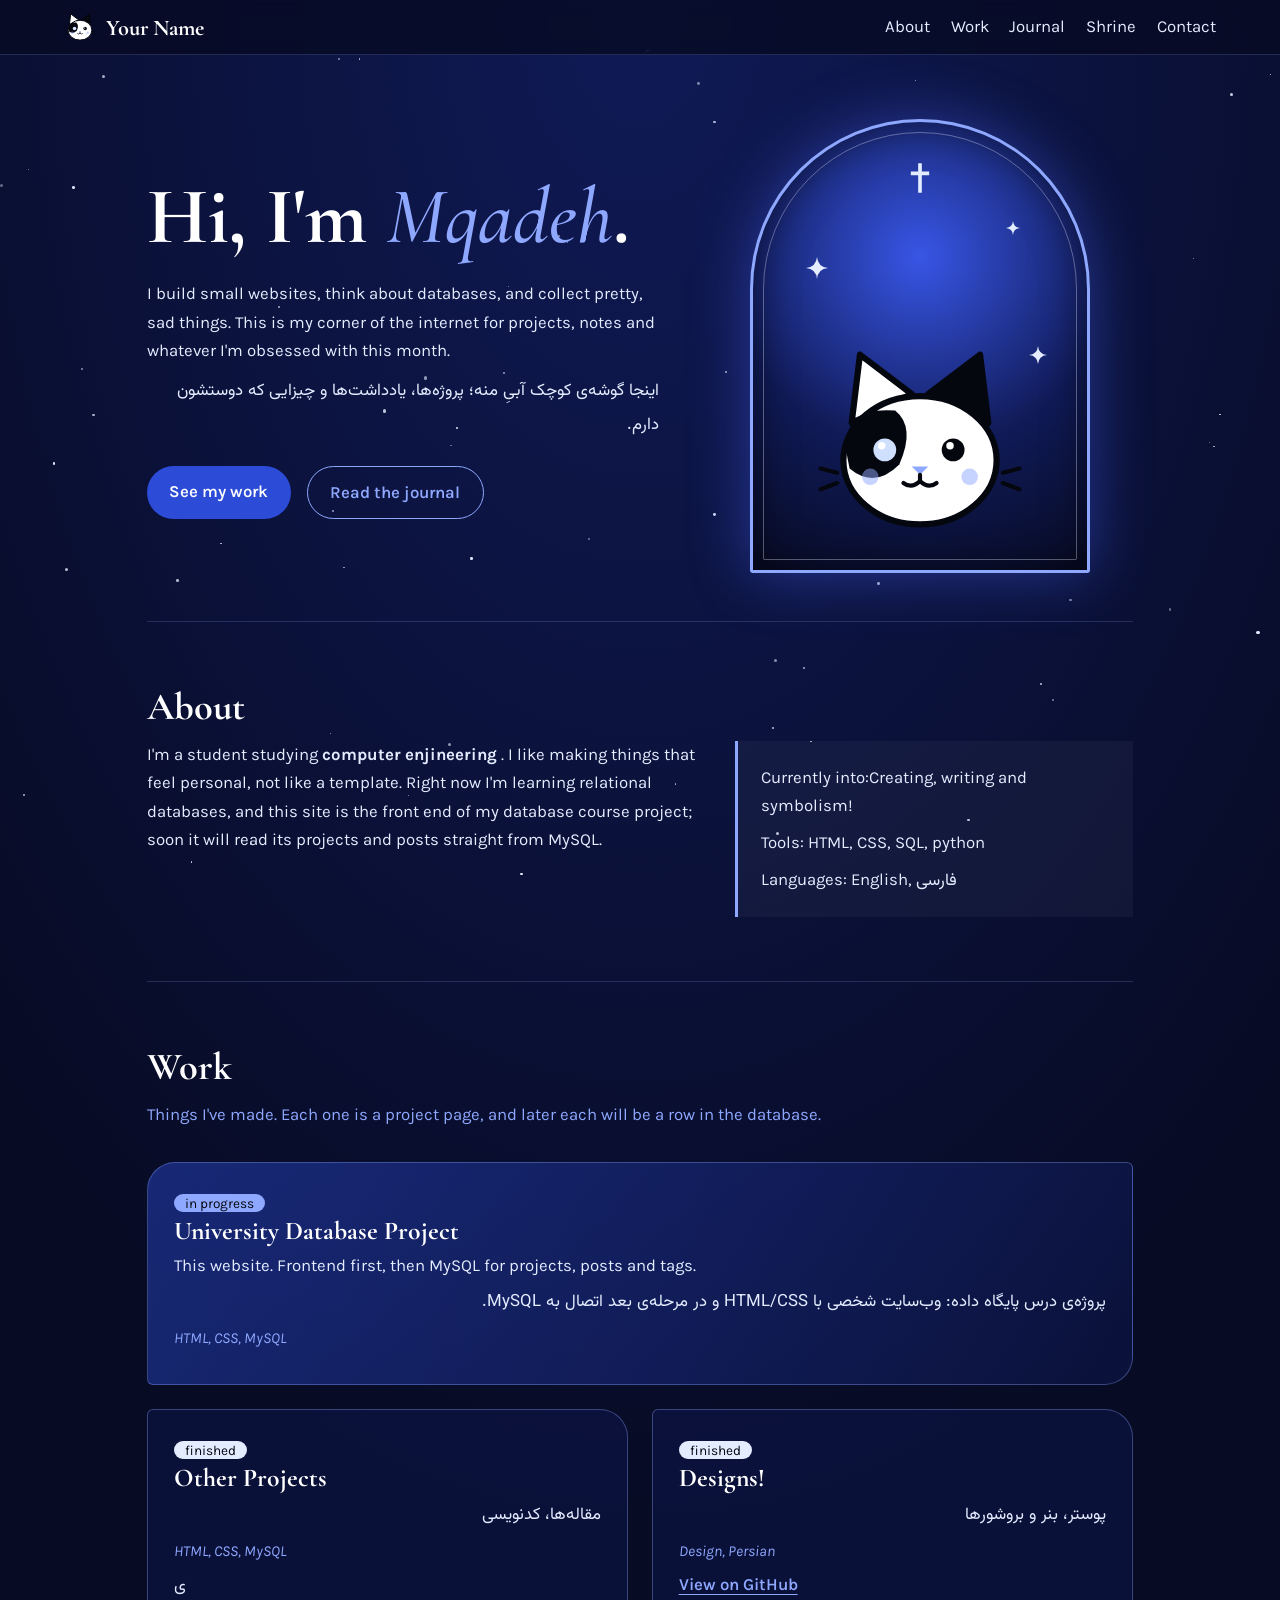
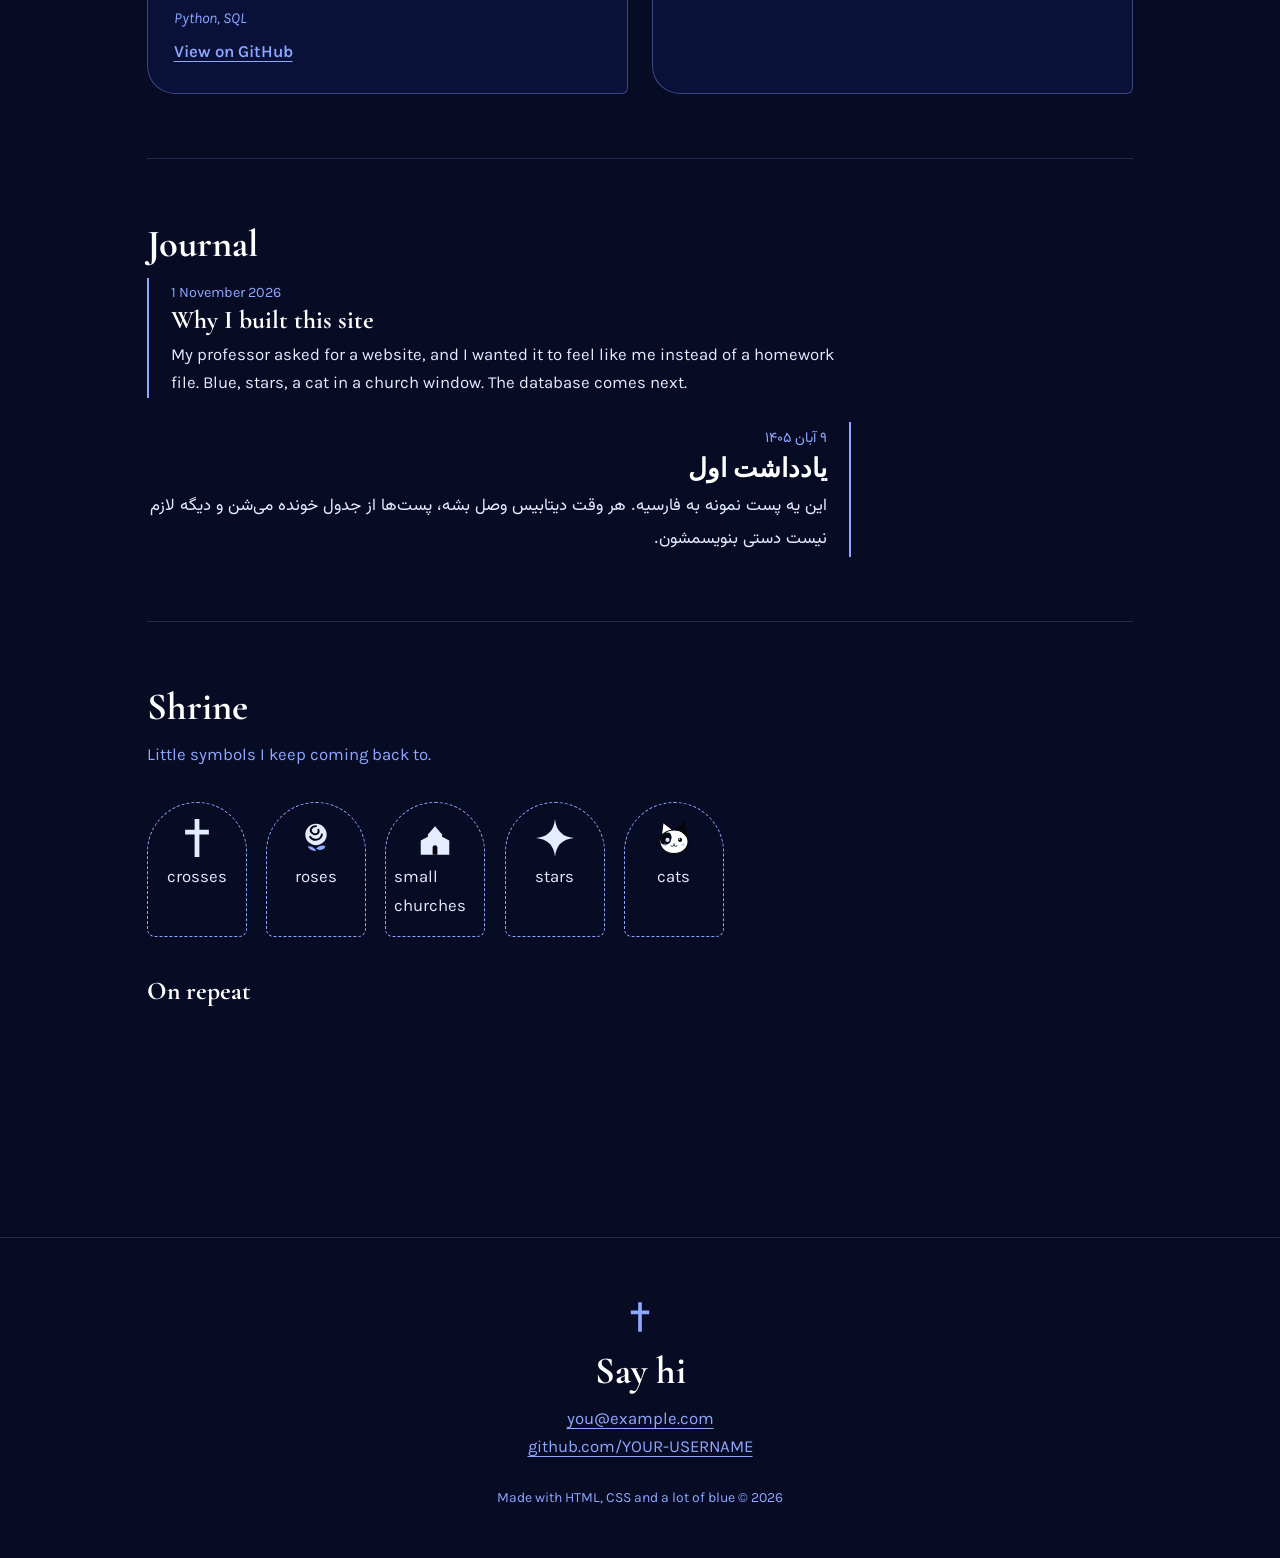
==== index.html @ 1dc96152 "Add files via upload" ====
<!DOCTYPE html>
<html lang="en">
<head>
<meta charset="UTF-8">
<meta name="viewport" content="width=device-width, initial-scale=1">
<title>Mqadeh – little blue corner of the internet</title>
<link rel="preconnect" href="https://fonts.googleapis.com">
<link rel="preconnect" href="https://fonts.gstatic.com" crossorigin>
<link href="https://fonts.googleapis.com/css2?family=Cormorant+Garamond:ital,wght@0,500;0,700;1,500&family=Karla:wght@400;600&family=Vazirmatn:wght@400;600&display=swap" rel="stylesheet">
<link rel="stylesheet" href="style.css">
</head>
<body>

<!-- reusable icons -->
<svg width="0" height="0" style="position:absolute" aria-hidden="true">
  <symbol id="spark" viewBox="0 0 24 24"><path d="M12 0Q13 11 24 12Q13 13 12 24Q11 13 0 12Q11 11 12 0Z"/></symbol>
  <symbol id="cross" viewBox="0 0 24 32"><path d="M10 0h4v9h8v4h-8v19h-4V13H2V9h8z"/></symbol>
  <symbol id="rose" viewBox="0 0 32 32"><circle cx="16" cy="13" r="9" fill="currentColor"/><path d="M16 6c-4 0-6 4-3 6s6 0 5-3M11 15c3 4 9 3 10-2" fill="none" stroke="#05070f" stroke-width="1.6" stroke-linecap="round"/><path d="M16 22v9M16 27c-4 0-6-2-7-4 3 0 6 1 7 4zM16 25c3-3 6-3 8-2-1 3-4 4-8 2z" fill="#8fa8ff"/></symbol>
  <symbol id="church" viewBox="0 0 32 32"><path d="M16 1v5M14 3h4M16 6l-6 7v17h12V13zM4 18l6-3v15H4zM28 18l-6-3v15h6z" fill="currentColor"/><path d="M14 30v-6a2 2 0 014 0v6z" fill="#05070f"/></symbol>
  <symbol id="cat" viewBox="0 0 100 100">
    <path d="M17 42L21 9l25 19z" fill="#fff" stroke="#05070f" stroke-width="3" stroke-linejoin="round"/>
    <path d="M83 42L79 9 54 28z" fill="#05070f" stroke="#05070f" stroke-width="3" stroke-linejoin="round"/>
    <ellipse cx="50" cy="60" rx="37" ry="31" fill="#fff" stroke="#05070f" stroke-width="3"/>
    <path d="M14 54Q14 34 38 36Q48 44 40 62Q28 74 16 64Z" fill="#05070f"/>
    <circle cx="33" cy="55" r="5.5" fill="#cfe0ff"/><circle cx="31.5" cy="53" r="1.8" fill="#fff"/>
    <circle cx="66" cy="55" r="5.5" fill="#05070f"/><circle cx="64.5" cy="53" r="1.8" fill="#fff"/>
    <path d="M46 63l4 4 4-4z" fill="#8fa8ff"/><path d="M50 67v3M50 70q-4 4-8 1M50 70q4 4 8 1" fill="none" stroke="#05070f" stroke-width="2" stroke-linecap="round"/>
    <circle cx="26" cy="68" r="4" fill="#8fa8ff" opacity=".5"/><circle cx="74" cy="68" r="4" fill="#8fa8ff" opacity=".5"/>
    <path d="M10 66l-8-2M10 71l-8 3M90 66l8-2M90 71l8 3" stroke="#05070f" stroke-width="2" stroke-linecap="round"/>
  </symbol>
</svg>

<div id="sky" aria-hidden="true"></div>

<header class="nav">
  <a class="brand" href="#top" aria-label="Home"><svg class="ic"><use href="#cat"/></svg><span>Your Name</span></a>
  <nav>
    <a href="#about">About</a>
    <a href="#work">Work</a>
    <a href="#journal">Journal</a>
    <a href="#shrine">Shrine</a>
    <a href="#contact">Contact</a>
  </nav>
</header>

<main id="top">

  <!-- HERO -->
  <section class="hero">
    <div class="hero-text">
      <h1>Hi, I'm <em>Mqadeh</em>.</h1>
      <p class="lead">I build small websites, think about databases, and collect pretty, sad things. This is my corner of the internet for projects, notes and whatever I'm obsessed with this month.</p>
      <p class="fa" lang="fa" dir="rtl">اینجا گوشه‌ی کوچک آبیِ منه؛ پروژه‌ها، یادداشت‌ها و چیزایی که دوستشون دارم.</p>
      <div class="btns">
        <a class="btn" href="#work">See my work</a>
        <a class="btn ghost" href="#journal">Read the journal</a>
      </div>
    </div>

    <div class="arch" role="img" aria-label="A white and black cat inside a church window under stars">
      <svg class="spark s1"><use href="#spark"/></svg>
      <svg class="spark s2"><use href="#spark"/></svg>
      <svg class="spark s3"><use href="#spark"/></svg>
      <svg class="cross-top"><use href="#cross"/></svg>
      <svg class="cat-big"><use href="#cat"/></svg>
    </div>
  </section>

  <!-- ABOUT -->
  <section id="about" class="block">
    <h2>About</h2>
    <div class="about-grid">
      <p>I'm a student studying <strong>computer enjineering </strong>. I like making things that feel personal, not like a template. Right now I'm learning relational databases, and this site is the front end of my database course project; soon it will read its projects and posts straight from MySQL.</p>
      <ul class="facts">
        <li>Currently into:Creating, writing and symbolism!</li>
        <li>Tools: HTML, CSS, SQL, python</li>
        <li>Languages: English, فارسی</li>
      </ul>
    </div>
  </section>

  <!-- WORK -->
  <section id="work" class="block">
    <h2>Work</h2>
    <p class="sub">Things I've made. Each one is a project page, and later each will be a row in the database.</p>

    <!-- When MySQL is ready: generate these <article> blocks in a loop from the `projects` table. -->
    <div class="work">
      <article class="piece big" data-id="1">
        <span class="status">in progress</span>
        <h3>University Database Project</h3>
        <p>This website. Frontend first, then MySQL for projects, posts and tags.</p>
        <p class="fa" lang="fa" dir="rtl">پروژه‌ی درس پایگاه داده: وب‌سایت شخصی با HTML/CSS و در مرحله‌ی بعد اتصال به MySQL.</p>
        <p class="tags">HTML, CSS, MySQL</p>
      </article>

      <article class="piece" data-id="2">
        <span class="status done">finished</span>
        <h3>Other Projects</h3>
        <p class="fa" lang="fa" dir="rtl">مقاله‌ها، کدنویسی</p>
        <p class="tags">HTML, CSS, MySQL</p>
        <p>ی</p>
        <p class="tags">Python, SQL</p>
        <a href="#" class="more">View on GitHub</a>
      </article>

      <article class="piece" data-id="3">
        <span class="status done">finished</span>
        <h3>Designs!</h3>
        <p class="fa" lang="fa" dir="rtl">پوستر، بنر و بروشورها
        <p class="tags">Design, Persian</p>
        <a href="#" class="more">View on GitHub</a>
      </article>
    </div>
  </section>

  <!-- JOURNAL -->
  <section id="journal" class="block">
    <h2>Journal</h2>
    <div class="posts">
      <article class="post">
        <time datetime="2026-11-01">1 November 2026</time>
        <h3>Why I built this site</h3>
        <p>My professor asked for a website, and I wanted it to feel like me instead of a homework file. Blue, stars, a cat in a church window. The database comes next.</p>
      </article>
      <article class="post" lang="fa" dir="rtl">
        <time datetime="2026-10-30">۹ آبان ۱۴۰۵</time>
        <h3>یادداشت اول</h3>
        <p>این یه پست نمونه به فارسیه. هر وقت دیتابیس وصل بشه، پست‌ها از جدول خونده می‌شن و دیگه لازم نیست دستی بنویسمشون.</p>
      </article>
    </div>
  </section>

  <!-- SHRINE -->
  <section id="shrine" class="block shrine">
    <h2>Shrine</h2>
    <p class="sub">Little symbols I keep coming back to.</p>
    <ul class="icons">
      <li><svg><use href="#cross"/></svg><span>crosses</span></li>
      <li><svg><use href="#rose"/></svg><span>roses</span></li>
      <li><svg><use href="#church"/></svg><span>small churches</span></li>
      <li><svg><use href="#spark"/></svg><span>stars</span></li>
      <li><svg><use href="#cat"/></svg><span>cats</span></li>
    </ul>

    <div class="player">
      <h3>On repeat</h3>
      <!-- Spotify: open the song > Share > Embed > copy the iframe src and paste it below -->
      <iframe style="border-radius:12px" src="https://open.spotify.com/embed/track/YOUR_TRACK_ID" width="100%" height="152" frameborder="0" allow="encrypted-media" loading="lazy" title="Song on repeat"></iframe>
      <!-- Or use a local file instead: <audio controls src="media/song.mp3"></audio> -->
    </div>
  </section>

</main>

<footer id="contact" class="foot">
  <svg class="cross"><use href="#cross"/></svg>
  <h2>Say hi</h2>
  <p><a href="mailto:you@example.com">you@example.com</a></p>
  <p><a href="https://github.com/YOUR-USERNAME">github.com/YOUR-USERNAME</a></p>
  <small>Made with HTML, CSS and a lot of blue © 2026</small>
</footer>

<script src="script.js"></script>
</body>
</html>
---- style.css ----
:root{
  --night:#070b24; --deep:#101a56; --blue:#2c4bd6; --peri:#8fa8ff; --ice:#e4ecff; --ink:#05070f; --white:#fff;
  --serif:"Cormorant Garamond",Georgia,serif; --sans:"Karla","Vazirmatn",system-ui,sans-serif;
}
*{box-sizing:border-box;margin:0}
html{scroll-behavior:smooth}
body{background:radial-gradient(120% 80% at 50% 0%,var(--deep),var(--night) 60%);color:var(--ice);font:400 1.05rem/1.7 var(--sans);min-height:100vh}
#sky{position:fixed;inset:0;z-index:-1;pointer-events:none}
#sky i{position:absolute;border-radius:50%;background:var(--ice);animation:tw 4s ease-in-out infinite}
@keyframes tw{50%{opacity:.15}}
a{color:var(--peri);text-underline-offset:4px}
a:hover{color:var(--white)}
:focus-visible{outline:2px solid var(--peri);outline-offset:3px}
h1,h2,h3{font-family:var(--serif);font-weight:700;line-height:1.1;color:var(--white)}
h1{font-size:clamp(2.8rem,7vw,5rem)}
h1 em{font-style:italic;font-weight:500;color:var(--peri)}
h2{font-size:2.4rem;margin-bottom:.8rem}
h3{font-size:1.6rem;margin-bottom:.4rem}
.fa,[lang=fa]{font-family:"Vazirmatn",sans-serif;line-height:2}
.sub{color:var(--peri);margin-bottom:2rem}

/* nav */
.nav{position:sticky;top:0;z-index:5;display:flex;justify-content:space-between;align-items:center;flex-wrap:wrap;gap:.5rem;padding:.7rem clamp(1rem,5vw,4rem);background:rgba(7,11,36,.8);backdrop-filter:blur(8px);border-bottom:1px solid rgba(143,168,255,.2)}
.brand{display:flex;align-items:center;gap:.6rem;font:700 1.4rem var(--serif);color:var(--white);text-decoration:none}
.ic{width:2rem;height:2rem}
.nav nav{display:flex;gap:1.3rem;flex-wrap:wrap}
.nav nav a{color:var(--ice);text-decoration:none}
.nav nav a:hover{color:var(--peri)}

/* hero */
main{max-width:1050px;margin:0 auto;padding:0 clamp(1rem,5vw,2rem)}
.hero{display:grid;grid-template-columns:1.2fr 1fr;gap:3rem;align-items:center;padding:4rem 0 3rem}
.lead{margin:1.2rem 0 .6rem;max-width:34rem}
.btns{display:flex;gap:1rem;margin-top:1.5rem;flex-wrap:wrap}
.btn{padding:.7rem 1.4rem;border-radius:99px;background:var(--blue);color:var(--white);text-decoration:none;font-weight:600;transition:background .2s}
.btn:hover{background:var(--peri);color:var(--ink)}
.btn.ghost{background:none;border:1px solid var(--peri);color:var(--peri)}
.btn.ghost:hover{background:var(--peri);color:var(--ink)}

.arch{position:relative;aspect-ratio:3/4;max-width:340px;margin:auto;width:100%;
  border-radius:999px 999px 14px 14px;border:3px solid var(--peri);
  background:radial-gradient(circle at 50% 30%,#3856e6 0,var(--deep) 55%,var(--night));
  box-shadow:0 0 60px rgba(70,100,255,.45),inset 0 0 40px rgba(0,0,0,.5);overflow:hidden}
.arch::after{content:"";position:absolute;inset:10px;border:1px solid rgba(228,236,255,.35);border-radius:999px 999px 8px 8px}
.cat-big{position:absolute;left:50%;bottom:6%;width:62%;aspect-ratio:1;transform:translateX(-50%);animation:float 5s ease-in-out infinite}
@keyframes float{50%{transform:translate(-50%,-8px)}}
.cross-top{position:absolute;top:9%;left:50%;width:22px;height:30px;transform:translateX(-50%);fill:var(--ice)}
.spark{position:absolute;fill:var(--ice);animation:tw 3s ease-in-out infinite}
.s1{width:22px;height:22px;top:30%;left:16%}
.s2{width:14px;height:14px;top:22%;right:20%;animation-delay:1s}
.s3{width:18px;height:18px;top:50%;right:12%;animation-delay:2s}

/* sections */
.block{padding:4rem 0;border-top:1px solid rgba(143,168,255,.2)}
.about-grid{display:grid;grid-template-columns:1.4fr 1fr;gap:2rem}
.facts{list-style:none;padding:1.2rem 1.4rem;border-left:3px solid var(--peri);background:rgba(255,255,255,.04)}
.facts li{padding:.25rem 0}

/* work: mixed sizes, not identical cards */
.work{display:grid;grid-template-columns:repeat(2,1fr);gap:1.5rem}
.piece{padding:1.6rem;border:1px solid rgba(143,168,255,.35);border-radius:6px 28px 6px 28px;background:rgba(16,26,86,.45);transition:transform .2s,border-color .2s}
.piece:hover{transform:translateY(-4px);border-color:var(--peri)}
.piece.big{grid-column:1/-1;border-radius:28px 6px 28px 6px;background:linear-gradient(120deg,rgba(44,75,214,.45),rgba(16,26,86,.45))}
.piece p{margin:.4rem 0}
.status{font-size:.85rem;color:var(--ink);background:var(--peri);padding:.1rem .7rem;border-radius:99px}
.status.done{background:var(--ice)}
.tags{color:var(--peri);font-style:italic;font-size:.95rem}
.more{font-weight:600}

/* journal */
.posts{display:grid;gap:1.5rem;max-width:44rem}
.post{padding-left:1.4rem;border-left:2px solid var(--peri)}
.post[dir=rtl]{padding-left:0;padding-right:1.4rem;border-left:0;border-right:2px solid var(--peri)}
.post time{color:var(--peri);font-size:.9rem}

/* shrine */
.icons{list-style:none;padding:0;display:flex;flex-wrap:wrap;gap:1.2rem;margin-bottom:2.5rem}
.icons li{display:flex;flex-direction:column;align-items:center;gap:.4rem;width:100px;padding:1rem .5rem;border:1px dashed var(--peri);border-radius:50px 50px 8px 8px}
.icons svg{width:38px;height:38px;fill:var(--ice);color:var(--ice)}
.player{max-width:520px}

/* footer */
.foot{text-align:center;padding:4rem 1rem 3rem;border-top:1px solid rgba(143,168,255,.2)}
.foot .cross{width:22px;height:30px;fill:var(--peri);margin-bottom:.5rem}
.foot small{display:block;margin-top:1.5rem;color:var(--peri)}

@media (max-width:760px){
  .hero,.about-grid,.work{grid-template-columns:1fr}
  .arch{max-width:260px}
}
@media (prefers-reduced-motion:reduce){*{animation:none!important;scroll-behavior:auto}}
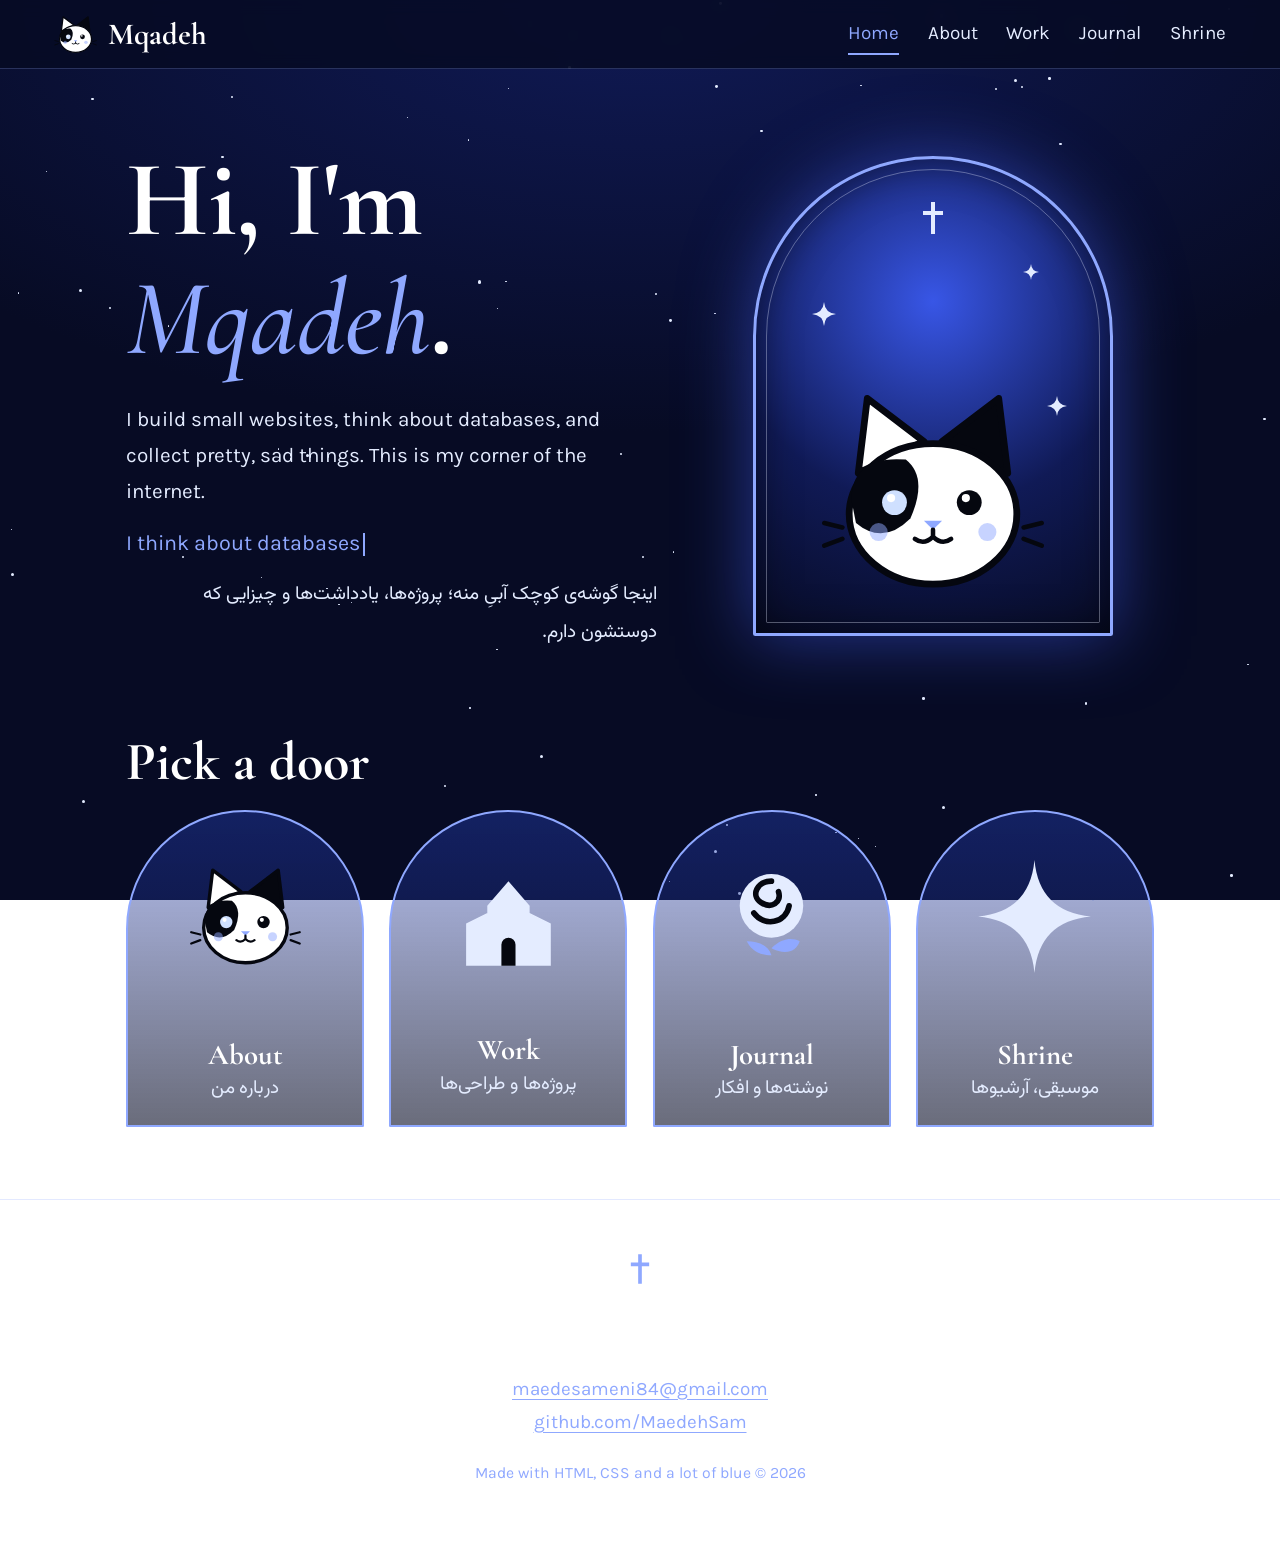
==== commit a7b846c1: "first commit" ====
--- a/index.html
+++ b/index.html
@@ -3,164 +3,36 @@
 <head>
 <meta charset="UTF-8">
 <meta name="viewport" content="width=device-width, initial-scale=1">
-<title>Mqadeh – little blue corner of the internet</title>
-<link rel="preconnect" href="https://fonts.googleapis.com">
-<link rel="preconnect" href="https://fonts.gstatic.com" crossorigin>
+<title>Home – Mqadeh</title>
 <link href="https://fonts.googleapis.com/css2?family=Cormorant+Garamond:ital,wght@0,500;0,700;1,500&family=Karla:wght@400;600&family=Vazirmatn:wght@400;600&display=swap" rel="stylesheet">
 <link rel="stylesheet" href="style.css">
 </head>
-<body>
+<body data-page="index">
+<main>
+<section class="hero">
+  <div class="hero-text">
+    <h1>Hi, I'm <em>Mqadeh</em>.</h1>
+    <p class="lead">I build small websites, think about databases, and collect pretty, sad things. This is my corner of the internet.</p>
+    <p class="typing">I think about <span data-type="databases|stars|cats|small churches|pretty, sad things"></span><b class="caret"></b></p>
+    <p class="fa" lang="fa" dir="rtl">اینجا گوشه‌ی کوچک آبیِ منه؛ پروژه‌ها، یادداشت‌ها و چیزایی که دوستشون دارم.</p>
+  </div>
+  <div class="arch" role="img" aria-label="A cat in a church window under stars">
+    <svg class="spark s1"><use href="#spark"/></svg><svg class="spark s2"><use href="#spark"/></svg><svg class="spark s3"><use href="#spark"/></svg>
+    <svg class="cross-top"><use href="#cross"/></svg>
+    <svg class="cat-big"><use href="#cat"/></svg>
+  </div>
+</section>
 
-<!-- reusable icons -->
-<svg width="0" height="0" style="position:absolute" aria-hidden="true">
-  <symbol id="spark" viewBox="0 0 24 24"><path d="M12 0Q13 11 24 12Q13 13 12 24Q11 13 0 12Q11 11 12 0Z"/></symbol>
-  <symbol id="cross" viewBox="0 0 24 32"><path d="M10 0h4v9h8v4h-8v19h-4V13H2V9h8z"/></symbol>
-  <symbol id="rose" viewBox="0 0 32 32"><circle cx="16" cy="13" r="9" fill="currentColor"/><path d="M16 6c-4 0-6 4-3 6s6 0 5-3M11 15c3 4 9 3 10-2" fill="none" stroke="#05070f" stroke-width="1.6" stroke-linecap="round"/><path d="M16 22v9M16 27c-4 0-6-2-7-4 3 0 6 1 7 4zM16 25c3-3 6-3 8-2-1 3-4 4-8 2z" fill="#8fa8ff"/></symbol>
-  <symbol id="church" viewBox="0 0 32 32"><path d="M16 1v5M14 3h4M16 6l-6 7v17h12V13zM4 18l6-3v15H4zM28 18l-6-3v15h6z" fill="currentColor"/><path d="M14 30v-6a2 2 0 014 0v6z" fill="#05070f"/></symbol>
-  <symbol id="cat" viewBox="0 0 100 100">
-    <path d="M17 42L21 9l25 19z" fill="#fff" stroke="#05070f" stroke-width="3" stroke-linejoin="round"/>
-    <path d="M83 42L79 9 54 28z" fill="#05070f" stroke="#05070f" stroke-width="3" stroke-linejoin="round"/>
-    <ellipse cx="50" cy="60" rx="37" ry="31" fill="#fff" stroke="#05070f" stroke-width="3"/>
-    <path d="M14 54Q14 34 38 36Q48 44 40 62Q28 74 16 64Z" fill="#05070f"/>
-    <circle cx="33" cy="55" r="5.5" fill="#cfe0ff"/><circle cx="31.5" cy="53" r="1.8" fill="#fff"/>
-    <circle cx="66" cy="55" r="5.5" fill="#05070f"/><circle cx="64.5" cy="53" r="1.8" fill="#fff"/>
-    <path d="M46 63l4 4 4-4z" fill="#8fa8ff"/><path d="M50 67v3M50 70q-4 4-8 1M50 70q4 4 8 1" fill="none" stroke="#05070f" stroke-width="2" stroke-linecap="round"/>
-    <circle cx="26" cy="68" r="4" fill="#8fa8ff" opacity=".5"/><circle cx="74" cy="68" r="4" fill="#8fa8ff" opacity=".5"/>
-    <path d="M10 66l-8-2M10 71l-8 3M90 66l8-2M90 71l8 3" stroke="#05070f" stroke-width="2" stroke-linecap="round"/>
-  </symbol>
-</svg>
-
-<div id="sky" aria-hidden="true"></div>
-
-<header class="nav">
-  <a class="brand" href="#top" aria-label="Home"><svg class="ic"><use href="#cat"/></svg><span>Your Name</span></a>
-  <nav>
-    <a href="#about">About</a>
-    <a href="#work">Work</a>
-    <a href="#journal">Journal</a>
-    <a href="#shrine">Shrine</a>
-    <a href="#contact">Contact</a>
-  </nav>
-</header>
-
-<main id="top">
-
-  <!-- HERO -->
-  <section class="hero">
-    <div class="hero-text">
-      <h1>Hi, I'm <em>Mqadeh</em>.</h1>
-      <p class="lead">I build small websites, think about databases, and collect pretty, sad things. This is my corner of the internet for projects, notes and whatever I'm obsessed with this month.</p>
-      <p class="fa" lang="fa" dir="rtl">اینجا گوشه‌ی کوچک آبیِ منه؛ پروژه‌ها، یادداشت‌ها و چیزایی که دوستشون دارم.</p>
-      <div class="btns">
-        <a class="btn" href="#work">See my work</a>
-        <a class="btn ghost" href="#journal">Read the journal</a>
-      </div>
-    </div>
-
-    <div class="arch" role="img" aria-label="A white and black cat inside a church window under stars">
-      <svg class="spark s1"><use href="#spark"/></svg>
-      <svg class="spark s2"><use href="#spark"/></svg>
-      <svg class="spark s3"><use href="#spark"/></svg>
-      <svg class="cross-top"><use href="#cross"/></svg>
-      <svg class="cat-big"><use href="#cat"/></svg>
-    </div>
-  </section>
-
-  <!-- ABOUT -->
-  <section id="about" class="block">
-    <h2>About</h2>
-    <div class="about-grid">
-      <p>I'm a student studying <strong>computer enjineering </strong>. I like making things that feel personal, not like a template. Right now I'm learning relational databases, and this site is the front end of my database course project; soon it will read its projects and posts straight from MySQL.</p>
-      <ul class="facts">
-        <li>Currently into:Creating, writing and symbolism!</li>
-        <li>Tools: HTML, CSS, SQL, python</li>
-        <li>Languages: English, فارسی</li>
-      </ul>
-    </div>
-  </section>
-
-  <!-- WORK -->
-  <section id="work" class="block">
-    <h2>Work</h2>
-    <p class="sub">Things I've made. Each one is a project page, and later each will be a row in the database.</p>
-
-    <!-- When MySQL is ready: generate these <article> blocks in a loop from the `projects` table. -->
-    <div class="work">
-      <article class="piece big" data-id="1">
-        <span class="status">in progress</span>
-        <h3>University Database Project</h3>
-        <p>This website. Frontend first, then MySQL for projects, posts and tags.</p>
-        <p class="fa" lang="fa" dir="rtl">پروژه‌ی درس پایگاه داده: وب‌سایت شخصی با HTML/CSS و در مرحله‌ی بعد اتصال به MySQL.</p>
-        <p class="tags">HTML, CSS, MySQL</p>
-      </article>
-
-      <article class="piece" data-id="2">
-        <span class="status done">finished</span>
-        <h3>Other Projects</h3>
-        <p class="fa" lang="fa" dir="rtl">مقاله‌ها، کدنویسی</p>
-        <p class="tags">HTML, CSS, MySQL</p>
-        <p>ی</p>
-        <p class="tags">Python, SQL</p>
-        <a href="#" class="more">View on GitHub</a>
-      </article>
-
-      <article class="piece" data-id="3">
-        <span class="status done">finished</span>
-        <h3>Designs!</h3>
-        <p class="fa" lang="fa" dir="rtl">پوستر، بنر و بروشورها
-        <p class="tags">Design, Persian</p>
-        <a href="#" class="more">View on GitHub</a>
-      </article>
-    </div>
-  </section>
-
-  <!-- JOURNAL -->
-  <section id="journal" class="block">
-    <h2>Journal</h2>
-    <div class="posts">
-      <article class="post">
-        <time datetime="2026-11-01">1 November 2026</time>
-        <h3>Why I built this site</h3>
-        <p>My professor asked for a website, and I wanted it to feel like me instead of a homework file. Blue, stars, a cat in a church window. The database comes next.</p>
-      </article>
-      <article class="post" lang="fa" dir="rtl">
-        <time datetime="2026-10-30">۹ آبان ۱۴۰۵</time>
-        <h3>یادداشت اول</h3>
-        <p>این یه پست نمونه به فارسیه. هر وقت دیتابیس وصل بشه، پست‌ها از جدول خونده می‌شن و دیگه لازم نیست دستی بنویسمشون.</p>
-      </article>
-    </div>
-  </section>
-
-  <!-- SHRINE -->
-  <section id="shrine" class="block shrine">
-    <h2>Shrine</h2>
-    <p class="sub">Little symbols I keep coming back to.</p>
-    <ul class="icons">
-      <li><svg><use href="#cross"/></svg><span>crosses</span></li>
-      <li><svg><use href="#rose"/></svg><span>roses</span></li>
-      <li><svg><use href="#church"/></svg><span>small churches</span></li>
-      <li><svg><use href="#spark"/></svg><span>stars</span></li>
-      <li><svg><use href="#cat"/></svg><span>cats</span></li>
-    </ul>
-
-    <div class="player">
-      <h3>On repeat</h3>
-      <!-- Spotify: open the song > Share > Embed > copy the iframe src and paste it below -->
-      <iframe style="border-radius:12px" src="https://open.spotify.com/embed/track/YOUR_TRACK_ID" width="100%" height="152" frameborder="0" allow="encrypted-media" loading="lazy" title="Song on repeat"></iframe>
-      <!-- Or use a local file instead: <audio controls src="media/song.mp3"></audio> -->
-    </div>
-  </section>
-
+<section class="doors">
+  <h2 class="reveal">Pick a door</h2>
+  <div class="door-row">
+    <a class="door reveal" href="about.html"><svg><use href="#cat"/></svg><h3>About</h3><p>درباره من</p></a>
+    <a class="door reveal" href="work.html"><svg><use href="#church"/></svg><h3>Work</h3><p class="fa" lang="fa" dir="rtl">پروژه‌ها و طراحی‌ها</p></a>
+    <a class="door reveal" href="journal.html"><svg><use href="#rose"/></svg><h3>Journal</h3><p>نوشته‌ها و افکار</p></a>
+    <a class="door reveal" href="shrine.html"><svg><use href="#spark"/></svg><h3>Shrine</h3><p>موسیقی، آرشیو‌ها </p></a>
+  </div>
+</section>
 </main>
-
-<footer id="contact" class="foot">
-  <svg class="cross"><use href="#cross"/></svg>
-  <h2>Say hi</h2>
-  <p><a href="mailto:you@example.com">you@example.com</a></p>
-  <p><a href="https://github.com/YOUR-USERNAME">github.com/YOUR-USERNAME</a></p>
-  <small>Made with HTML, CSS and a lot of blue © 2026</small>
-</footer>
-
 <script src="script.js"></script>
 </body>
 </html>
--- a/style.css
+++ b/style.css
@@ -1,91 +1,142 @@
+/* ===== 1. COLORS & FONTS: change them here, they update everywhere ===== */
 :root{
-  --night:#070b24; --deep:#101a56; --blue:#2c4bd6; --peri:#8fa8ff; --ice:#e4ecff; --ink:#05070f; --white:#fff;
-  --serif:"Cormorant Garamond",Georgia,serif; --sans:"Karla","Vazirmatn",system-ui,sans-serif;
+  --night:#070b24; --deep:#101a56; --blue:#2c4bd6; --peri:#8fa8ff; --ice:#e4ecff; --ink:#05070f;
+  --serif:"Cormorant Garamond",Georgia,serif;
+  --sans:"Karla","Vazirmatn",system-ui,sans-serif;
 }
+/* ===== 2. BASICS. To make the whole site bigger or smaller, change the % below ===== */
 *{box-sizing:border-box;margin:0}
-html{scroll-behavior:smooth}
-body{background:radial-gradient(120% 80% at 50% 0%,var(--deep),var(--night) 60%);color:var(--ice);font:400 1.05rem/1.7 var(--sans);min-height:100vh}
-#sky{position:fixed;inset:0;z-index:-1;pointer-events:none}
-#sky i{position:absolute;border-radius:50%;background:var(--ice);animation:tw 4s ease-in-out infinite}
-@keyframes tw{50%{opacity:.15}}
+html{font-size:112.5%;scroll-behavior:smooth}   /* 112.5% = 18px */
+body{background:radial-gradient(120% 80% at 50% 0%,var(--deep),var(--night) 60%) fixed;color:var(--ice);font:400 1.05rem/1.75 var(--sans);min-height:100vh;display:flex;flex-direction:column;overflow-x:hidden}
+main{width:100%;max-width:1100px;margin:0 auto;padding:2rem clamp(1rem,5vw,2rem) 4rem;flex:1}
 a{color:var(--peri);text-underline-offset:4px}
-a:hover{color:var(--white)}
+a:hover{color:#fff}
 :focus-visible{outline:2px solid var(--peri);outline-offset:3px}
-h1,h2,h3{font-family:var(--serif);font-weight:700;line-height:1.1;color:var(--white)}
-h1{font-size:clamp(2.8rem,7vw,5rem)}
+h1,h2,h3{font-family:var(--serif);font-weight:700;line-height:1.1;color:#fff}
+h1{font-size:clamp(3.2rem,9vw,6rem)}
 h1 em{font-style:italic;font-weight:500;color:var(--peri)}
-h2{font-size:2.4rem;margin-bottom:.8rem}
-h3{font-size:1.6rem;margin-bottom:.4rem}
+h2{font-size:clamp(2.2rem,5vw,3rem);margin:3.5rem 0 1rem}
+h3{font-size:1.9rem;margin-bottom:.4rem}
 .fa,[lang=fa]{font-family:"Vazirmatn",sans-serif;line-height:2}
 .sub{color:var(--peri);margin-bottom:2rem}
+.page-head{display:flex;align-items:center;gap:1.2rem;margin:1rem 0 2rem}
+.ic-lg{width:3.6rem;height:3.6rem;fill:var(--ice);color:var(--ice)}
 
-/* nav */
-.nav{position:sticky;top:0;z-index:5;display:flex;justify-content:space-between;align-items:center;flex-wrap:wrap;gap:.5rem;padding:.7rem clamp(1rem,5vw,4rem);background:rgba(7,11,36,.8);backdrop-filter:blur(8px);border-bottom:1px solid rgba(143,168,255,.2)}
-.brand{display:flex;align-items:center;gap:.6rem;font:700 1.4rem var(--serif);color:var(--white);text-decoration:none}
-.ic{width:2rem;height:2rem}
-.nav nav{display:flex;gap:1.3rem;flex-wrap:wrap}
-.nav nav a{color:var(--ice);text-decoration:none}
-.nav nav a:hover{color:var(--peri)}
+/* ===== 3. BACKGROUND STARS (made by script.js) ===== */
+#sky{position:fixed;inset:0;z-index:-1;pointer-events:none}
+#sky i{position:absolute;border-radius:50%;background:var(--ice);animation:twinkle 4s ease-in-out infinite}
+@keyframes twinkle{50%{opacity:.15}}
+.shoot{position:absolute;width:120px;height:2px;background:linear-gradient(90deg,#fff,transparent);transform:rotate(35deg);opacity:0;animation:shoot 1.4s ease-out forwards}
+@keyframes shoot{0%{opacity:1;translate:0 0}100%{opacity:0;translate:260px 180px}}
+.trail{position:fixed;z-index:9;pointer-events:none;color:var(--peri);font-size:14px;animation:fade .8s forwards}
+@keyframes fade{to{opacity:0;transform:translateY(14px) scale(.3)}}
 
-/* hero */
-main{max-width:1050px;margin:0 auto;padding:0 clamp(1rem,5vw,2rem)}
-.hero{display:grid;grid-template-columns:1.2fr 1fr;gap:3rem;align-items:center;padding:4rem 0 3rem}
-.lead{margin:1.2rem 0 .6rem;max-width:34rem}
-.btns{display:flex;gap:1rem;margin-top:1.5rem;flex-wrap:wrap}
-.btn{padding:.7rem 1.4rem;border-radius:99px;background:var(--blue);color:var(--white);text-decoration:none;font-weight:600;transition:background .2s}
-.btn:hover{background:var(--peri);color:var(--ink)}
-.btn.ghost{background:none;border:1px solid var(--peri);color:var(--peri)}
-.btn.ghost:hover{background:var(--peri);color:var(--ink)}
+/* ===== 4. NAVIGATION (built by script.js) ===== */
+.nav{position:sticky;top:0;z-index:5;display:flex;justify-content:space-between;align-items:center;padding:.7rem clamp(1rem,5vw,3rem);background:rgba(7,11,36,.85);backdrop-filter:blur(8px);border-bottom:1px solid rgba(143,168,255,.25)}
+.brand{display:flex;align-items:center;gap:.6rem;font:700 1.7rem var(--serif);color:#fff;text-decoration:none}
+.ic{width:2.4rem;height:2.4rem}
+.links{display:flex;gap:1.6rem}
+.links a{color:var(--ice);text-decoration:none;font-size:1.05rem;padding:.2rem 0;border-bottom:2px solid transparent}
+.links a:hover,.links a.here{color:var(--peri);border-color:var(--peri)}
+.burger{display:none;background:none;border:1px solid var(--peri);color:var(--peri);border-radius:8px;padding:.3rem .8rem;font:inherit;cursor:pointer}
 
-.arch{position:relative;aspect-ratio:3/4;max-width:340px;margin:auto;width:100%;
-  border-radius:999px 999px 14px 14px;border:3px solid var(--peri);
-  background:radial-gradient(circle at 50% 30%,#3856e6 0,var(--deep) 55%,var(--night));
-  box-shadow:0 0 60px rgba(70,100,255,.45),inset 0 0 40px rgba(0,0,0,.5);overflow:hidden}
+/* ===== 5. HOME PAGE ===== */
+.hero{display:grid;grid-template-columns:1.2fr 1fr;gap:3rem;align-items:center;padding:2rem 0 1rem}
+.lead{margin:1.2rem 0 .8rem;max-width:34rem;font-size:1.15rem}
+.typing{color:var(--peri);font-size:1.2rem;margin-bottom:.8rem}
+.caret{display:inline-block;width:2px;height:1.1em;background:var(--peri);margin-left:3px;vertical-align:middle;animation:blink 1s steps(1) infinite}
+@keyframes blink{50%{opacity:0}}
+.arch{position:relative;aspect-ratio:3/4;max-width:360px;width:100%;margin:auto;border-radius:999px 999px 14px 14px;border:3px solid var(--peri);background:radial-gradient(circle at 50% 30%,#3856e6,var(--deep) 55%,var(--night));box-shadow:0 0 70px rgba(70,100,255,.5),inset 0 0 40px rgba(0,0,0,.5);overflow:hidden}
 .arch::after{content:"";position:absolute;inset:10px;border:1px solid rgba(228,236,255,.35);border-radius:999px 999px 8px 8px}
-.cat-big{position:absolute;left:50%;bottom:6%;width:62%;aspect-ratio:1;transform:translateX(-50%);animation:float 5s ease-in-out infinite}
-@keyframes float{50%{transform:translate(-50%,-8px)}}
-.cross-top{position:absolute;top:9%;left:50%;width:22px;height:30px;transform:translateX(-50%);fill:var(--ice)}
-.spark{position:absolute;fill:var(--ice);animation:tw 3s ease-in-out infinite}
-.s1{width:22px;height:22px;top:30%;left:16%}
-.s2{width:14px;height:14px;top:22%;right:20%;animation-delay:1s}
-.s3{width:18px;height:18px;top:50%;right:12%;animation-delay:2s}
+.cat-big{position:absolute;left:50%;bottom:6%;width:64%;aspect-ratio:1;translate:-50% 0;animation:float 5s ease-in-out infinite}
+@keyframes float{50%{translate:-50% -10px}}
+.cross-top{position:absolute;top:9%;left:50%;width:24px;height:32px;translate:-50% 0;fill:var(--ice)}
+.spark{position:absolute;fill:var(--ice);animation:twinkle 3s ease-in-out infinite}
+.s1{width:24px;height:24px;top:30%;left:16%}.s2{width:16px;height:16px;top:22%;right:20%;animation-delay:1s}.s3{width:20px;height:20px;top:50%;right:12%;animation-delay:2s}
+/* the four "doors" = church-window shaped links */
+.door-row{display:grid;grid-template-columns:repeat(4,1fr);gap:1.4rem}
+.door{display:flex;flex-direction:column;align-items:center;justify-content:flex-end;text-align:center;aspect-ratio:3/4;padding:1.2rem .8rem;text-decoration:none;color:var(--ice);border:2px solid var(--peri);border-radius:999px 999px 10px 10px;background:linear-gradient(180deg,rgba(44,75,214,.35),rgba(7,11,36,.6));transition:transform .25s,box-shadow .25s}
+.door svg{width:55%;aspect-ratio:1;fill:var(--ice);color:var(--ice);margin-bottom:auto;margin-top:1.5rem;transition:transform .3s}
+.door:hover{transform:translateY(-8px);box-shadow:0 0 35px rgba(100,130,255,.6)}
+.door:hover svg{transform:scale(1.15) rotate(-6deg)}
+.door h3{font-size:1.6rem;margin:0}
 
-/* sections */
-.block{padding:4rem 0;border-top:1px solid rgba(143,168,255,.2)}
-.about-grid{display:grid;grid-template-columns:1.4fr 1fr;gap:2rem}
-.facts{list-style:none;padding:1.2rem 1.4rem;border-left:3px solid var(--peri);background:rgba(255,255,255,.04)}
+/* ===== 6. ABOUT / WORK / JOURNAL ===== */
+.two{display:grid;grid-template-columns:1.4fr 1fr;gap:3rem;align-items:center}
+.facts{list-style:none;padding:1.2rem 1.4rem;margin-top:1.5rem;border-left:3px solid var(--peri);background:rgba(255,255,255,.05)}
 .facts li{padding:.25rem 0}
+.work{display:grid;grid-template-columns:repeat(2,1fr);gap:1.6rem}
+.piece{padding:1.4rem;border:1px solid rgba(143,168,255,.4);border-radius:8px 30px 8px 30px;background:rgba(16,26,86,.5);transition:transform .2s,border-color .2s}
+.piece:hover{transform:translateY(-5px);border-color:var(--peri)}
+.piece.big{grid-column:1/-1;display:grid;grid-template-columns:1fr 1.3fr;gap:1.6rem;align-items:center;border-radius:30px 8px 30px 8px}
+.piece .ph{margin-bottom:1rem}.piece.big .ph{margin:0}
+.piece p{margin:.4rem 0}
+.status{font-size:.85rem;color:var(--ink);background:var(--peri);padding:.1rem .8rem;border-radius:99px}
+.status.done{background:var(--ice)}
+.tags{color:var(--peri);font-style:italic}
+.posts{display:grid;gap:2.5rem;max-width:46rem}
+.post{padding-left:1.4rem;border-left:2px solid var(--peri)}
+.post[dir=rtl]{padding:0 1.4rem 0 0;border-left:0;border-right:2px solid var(--peri)}
+.post time{color:var(--peri);font-size:.95rem}
 
-/* work: mixed sizes, not identical cards */
-.work{display:grid;grid-template-columns:repeat(2,1fr);gap:1.5rem}
-.piece{padding:1.6rem;border:1px solid rgba(143,168,255,.35);border-radius:6px 28px 6px 28px;background:rgba(16,26,86,.45);transition:transform .2s,border-color .2s}
-.piece:hover{transform:translateY(-4px);border-color:var(--peri)}
-.piece.big{grid-column:1/-1;border-radius:28px 6px 28px 6px;background:linear-gradient(120deg,rgba(44,75,214,.45),rgba(16,26,86,.45))}
-.piece p{margin:.4rem 0}
-.status{font-size:.85rem;color:var(--ink);background:var(--peri);padding:.1rem .7rem;border-radius:99px}
-.status.done{background:var(--ice)}
-.tags{color:var(--peri);font-style:italic;font-size:.95rem}
-.more{font-weight:600}
+/* ===== 7. PICTURES: .ph = image box (shows a starry box if the image is missing) ===== */
+.ph{position:relative;aspect-ratio:4/3;border-radius:6px;overflow:hidden;background:linear-gradient(135deg,var(--blue),var(--deep) 70%);display:grid;place-items:center}
+.ph::before{content:"✦";font-size:3rem;color:rgba(228,236,255,.4)}
+.ph img{position:absolute;inset:0;width:100%;height:100%;object-fit:cover}
+.polaroid{background:#f4f7ff;color:var(--ink);padding:.7rem .7rem 0;border-radius:4px;box-shadow:0 8px 25px rgba(0,0,0,.5);transition:transform .3s,rotate .3s;rotate:-3deg}
+.polaroid:nth-child(even){rotate:2.5deg}
+.polaroid:hover{rotate:0deg;transform:scale(1.06) translateY(-6px)}
+.polaroid .ph{aspect-ratio:1}
+.polaroid figcaption{font:italic 500 1.25rem var(--serif);text-align:center;padding:.5rem 0 .7rem}
+.gallery{display:grid;grid-template-columns:repeat(3,1fr);gap:2rem;padding:1rem}
 
-/* journal */
-.posts{display:grid;gap:1.5rem;max-width:44rem}
-.post{padding-left:1.4rem;border-left:2px solid var(--peri)}
-.post[dir=rtl]{padding-left:0;padding-right:1.4rem;border-left:0;border-right:2px solid var(--peri)}
-.post time{color:var(--peri);font-size:.9rem}
+/* ===== 8. SHRINE: music player, quotes, symbols ===== */
+.player{display:flex;gap:1.5rem;align-items:center;max-width:560px;padding:1.2rem;border:1px solid var(--peri);border-radius:999px 30px 30px 999px;background:rgba(16,26,86,.55)}
+.vinyl{flex:none;width:110px;height:110px;border-radius:50%;background:repeating-radial-gradient(circle,#05070f 0 3px,#10163a 4px 6px);display:grid;place-items:center;border:2px solid var(--peri)}
+.vinyl svg{width:48px;height:48px}
+.playing .vinyl{animation:spin 6s linear infinite}
+@keyframes spin{to{rotate:360deg}}
+.pl-info{flex:1;min-width:0}
+.pl-title{display:block;font:700 1.5rem var(--serif);color:#fff}
+.pl-artist{color:var(--peri)}
+.bar{height:5px;background:rgba(255,255,255,.2);border-radius:9px;margin:.7rem 0}
+.bar i{display:block;height:100%;width:0;background:var(--peri);border-radius:9px}
+button.play,button.next{background:var(--blue);color:#fff;border:0;border-radius:99px;padding:.4rem 1.3rem;font:600 1rem var(--sans);cursor:pointer;transition:background .2s}
+button.play:hover,button.next:hover{background:var(--peri);color:var(--ink)}
+.quotes{position:relative;max-width:46rem;min-height:14rem;padding:2rem 2rem 4rem;border:1px dashed var(--peri);border-radius:50px 50px 10px 10px}
+.q{display:none;animation:rise .7s}
+.q.on{display:block}
+@keyframes rise{from{opacity:0;translate:0 14px}}
+.q p{font:italic 500 clamp(1.7rem,4vw,2.4rem)/1.25 var(--serif);color:#fff}
+.q cite{display:block;margin-top:.8rem;color:var(--peri)}
+.next{position:absolute;bottom:1.2rem;right:1.4rem}
+.icons{list-style:none;padding:0;display:flex;flex-wrap:wrap;gap:1.2rem}
+.icons li{display:flex;flex-direction:column;align-items:center;gap:.4rem;width:110px;padding:1rem .5rem;border:1px dashed var(--peri);border-radius:55px 55px 8px 8px;transition:transform .2s}
+.icons li:hover{transform:translateY(-6px) rotate(-3deg)}
+.icons svg{width:42px;height:42px;fill:var(--ice);color:var(--ice)}
 
-/* shrine */
-.icons{list-style:none;padding:0;display:flex;flex-wrap:wrap;gap:1.2rem;margin-bottom:2.5rem}
-.icons li{display:flex;flex-direction:column;align-items:center;gap:.4rem;width:100px;padding:1rem .5rem;border:1px dashed var(--peri);border-radius:50px 50px 8px 8px}
-.icons svg{width:38px;height:38px;fill:var(--ice);color:var(--ice)}
-.player{max-width:520px}
+/* ===== 9. FOOTER ===== */
+.foot{text-align:center;padding:3rem 1rem;border-top:1px solid rgba(143,168,255,.25)}
+.foot .cross{width:22px;height:30px;fill:var(--peri)}
+.foot h2{margin:.5rem 0}
+.foot small{display:block;margin-top:1.2rem;color:var(--peri)}
 
-/* footer */
-.foot{text-align:center;padding:4rem 1rem 3rem;border-top:1px solid rgba(143,168,255,.2)}
-.foot .cross{width:22px;height:30px;fill:var(--peri);margin-bottom:.5rem}
-.foot small{display:block;margin-top:1.5rem;color:var(--peri)}
+/* ===== 10. SCROLL REVEAL (only active when JS is running) ===== */
+.js .reveal{opacity:0;translate:0 24px;transition:opacity .7s,translate .7s}
+.js .reveal.in{opacity:1;translate:0 0}
 
-@media (max-width:760px){
-  .hero,.about-grid,.work{grid-template-columns:1fr}
-  .arch{max-width:260px}
+/* ===== 11. PHONES: everything below 800px wide ===== */
+@media (max-width:800px){
+  .burger{display:block}
+  .links{display:none;position:absolute;top:100%;left:0;right:0;flex-direction:column;gap:0;background:var(--night);border-bottom:1px solid var(--peri)}
+  .links.open{display:flex}
+  .links a{padding:.9rem 1.5rem;border:0}
+  .hero,.two,.piece.big{grid-template-columns:1fr}
+  .work{grid-template-columns:1fr}
+  .door-row{grid-template-columns:repeat(2,1fr)}
+  .gallery{grid-template-columns:repeat(2,1fr);gap:1.2rem;padding:.5rem}
+  .arch{max-width:280px}
+  .player{border-radius:40px;flex-direction:column;text-align:center}
 }
-@media (prefers-reduced-motion:reduce){*{animation:none!important;scroll-behavior:auto}}
+@media (max-width:420px){.gallery{grid-template-columns:1fr}}
+@media (prefers-reduced-motion:reduce){*{animation:none!important;transition:none!important}.js .reveal{opacity:1;translate:none}}
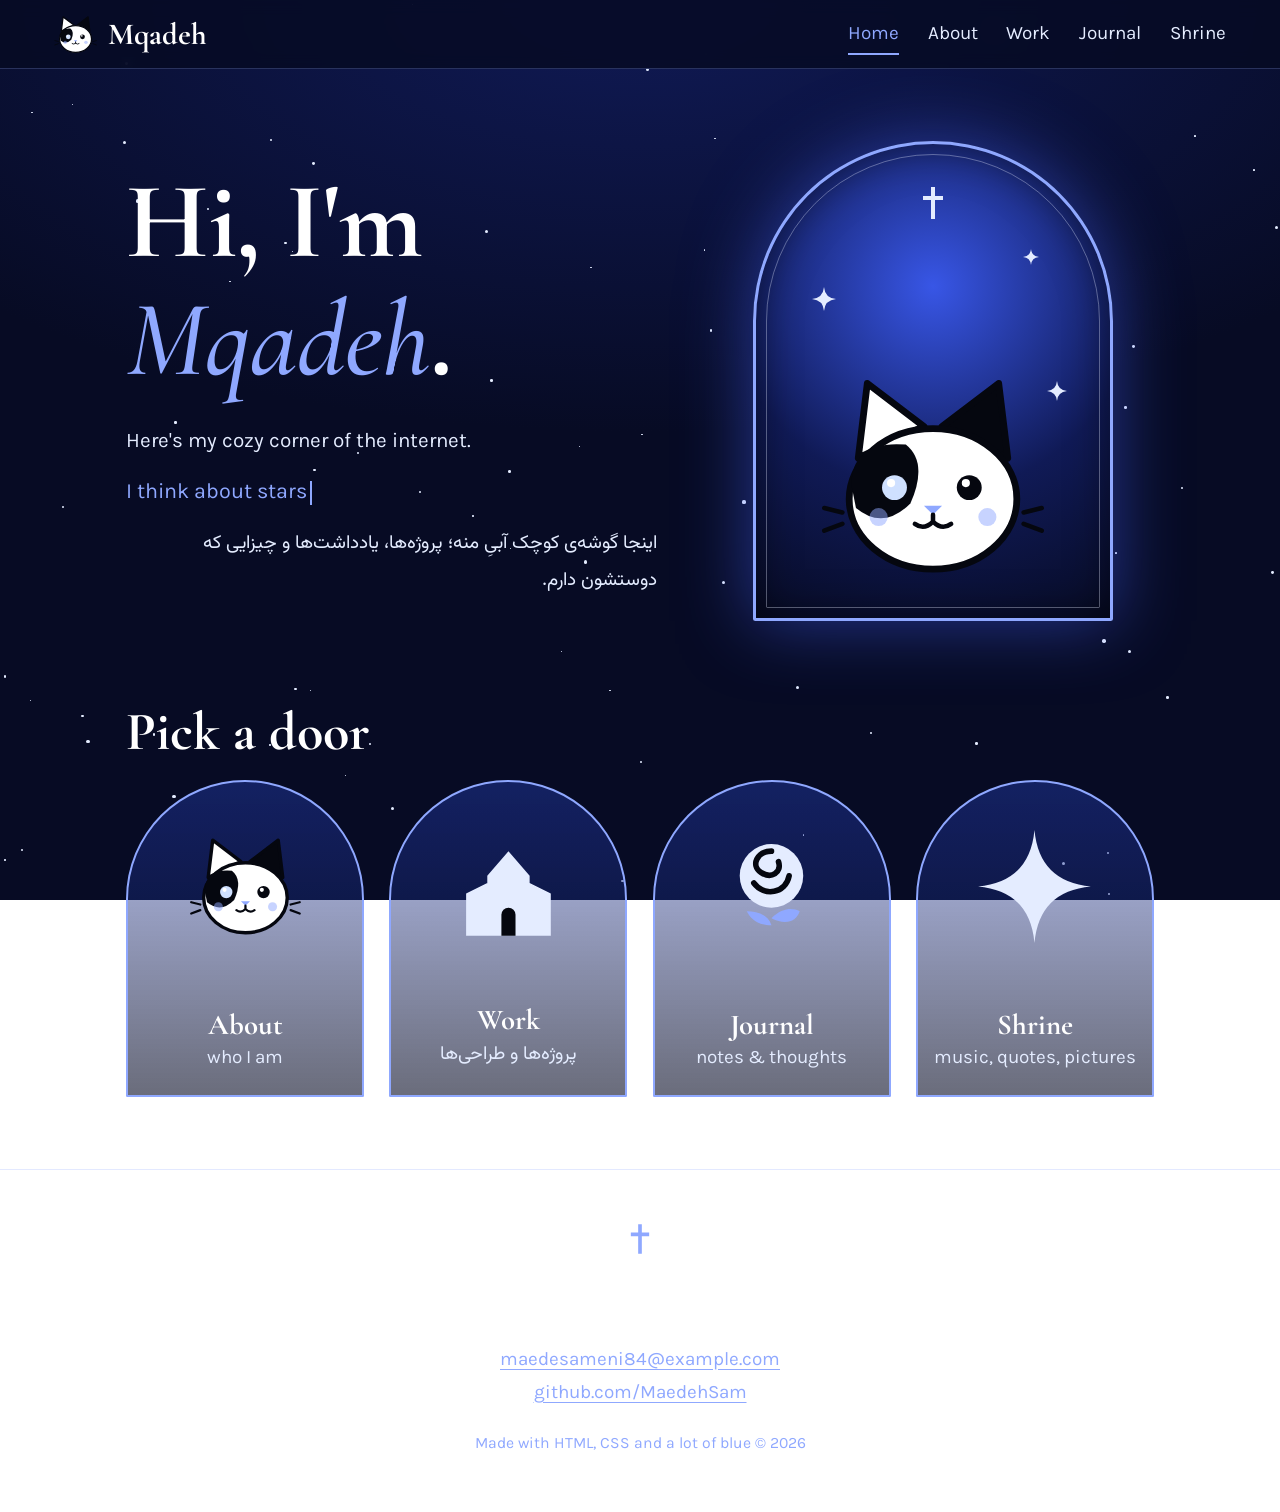
==== commit f2e9ca80: "Add files via upload" ====
--- a/index.html
+++ b/index.html
@@ -12,8 +12,8 @@
 <section class="hero">
   <div class="hero-text">
     <h1>Hi, I'm <em>Mqadeh</em>.</h1>
-    <p class="lead">I build small websites, think about databases, and collect pretty, sad things. This is my corner of the internet.</p>
-    <p class="typing">I think about <span data-type="databases|stars|cats|small churches|pretty, sad things"></span><b class="caret"></b></p>
+    <p class="lead">Here's my cozy corner of the internet.</p>
+    <p class="typing">I think about <span data-type="stars|cats|pretty, sad things"></span><b class="caret"></b></p>
     <p class="fa" lang="fa" dir="rtl">اینجا گوشه‌ی کوچک آبیِ منه؛ پروژه‌ها، یادداشت‌ها و چیزایی که دوستشون دارم.</p>
   </div>
   <div class="arch" role="img" aria-label="A cat in a church window under stars">
@@ -26,10 +26,10 @@
 <section class="doors">
   <h2 class="reveal">Pick a door</h2>
   <div class="door-row">
-    <a class="door reveal" href="about.html"><svg><use href="#cat"/></svg><h3>About</h3><p>درباره من</p></a>
+    <a class="door reveal" href="about.html"><svg><use href="#cat"/></svg><h3>About</h3><p>who I am</p></a>
     <a class="door reveal" href="work.html"><svg><use href="#church"/></svg><h3>Work</h3><p class="fa" lang="fa" dir="rtl">پروژه‌ها و طراحی‌ها</p></a>
-    <a class="door reveal" href="journal.html"><svg><use href="#rose"/></svg><h3>Journal</h3><p>نوشته‌ها و افکار</p></a>
-    <a class="door reveal" href="shrine.html"><svg><use href="#spark"/></svg><h3>Shrine</h3><p>موسیقی، آرشیو‌ها </p></a>
+    <a class="door reveal" href="journal.html"><svg><use href="#rose"/></svg><h3>Journal</h3><p>notes &amp; thoughts</p></a>
+    <a class="door reveal" href="shrine.html"><svg><use href="#spark"/></svg><h3>Shrine</h3><p>music, quotes, pictures</p></a>
   </div>
 </section>
 </main>
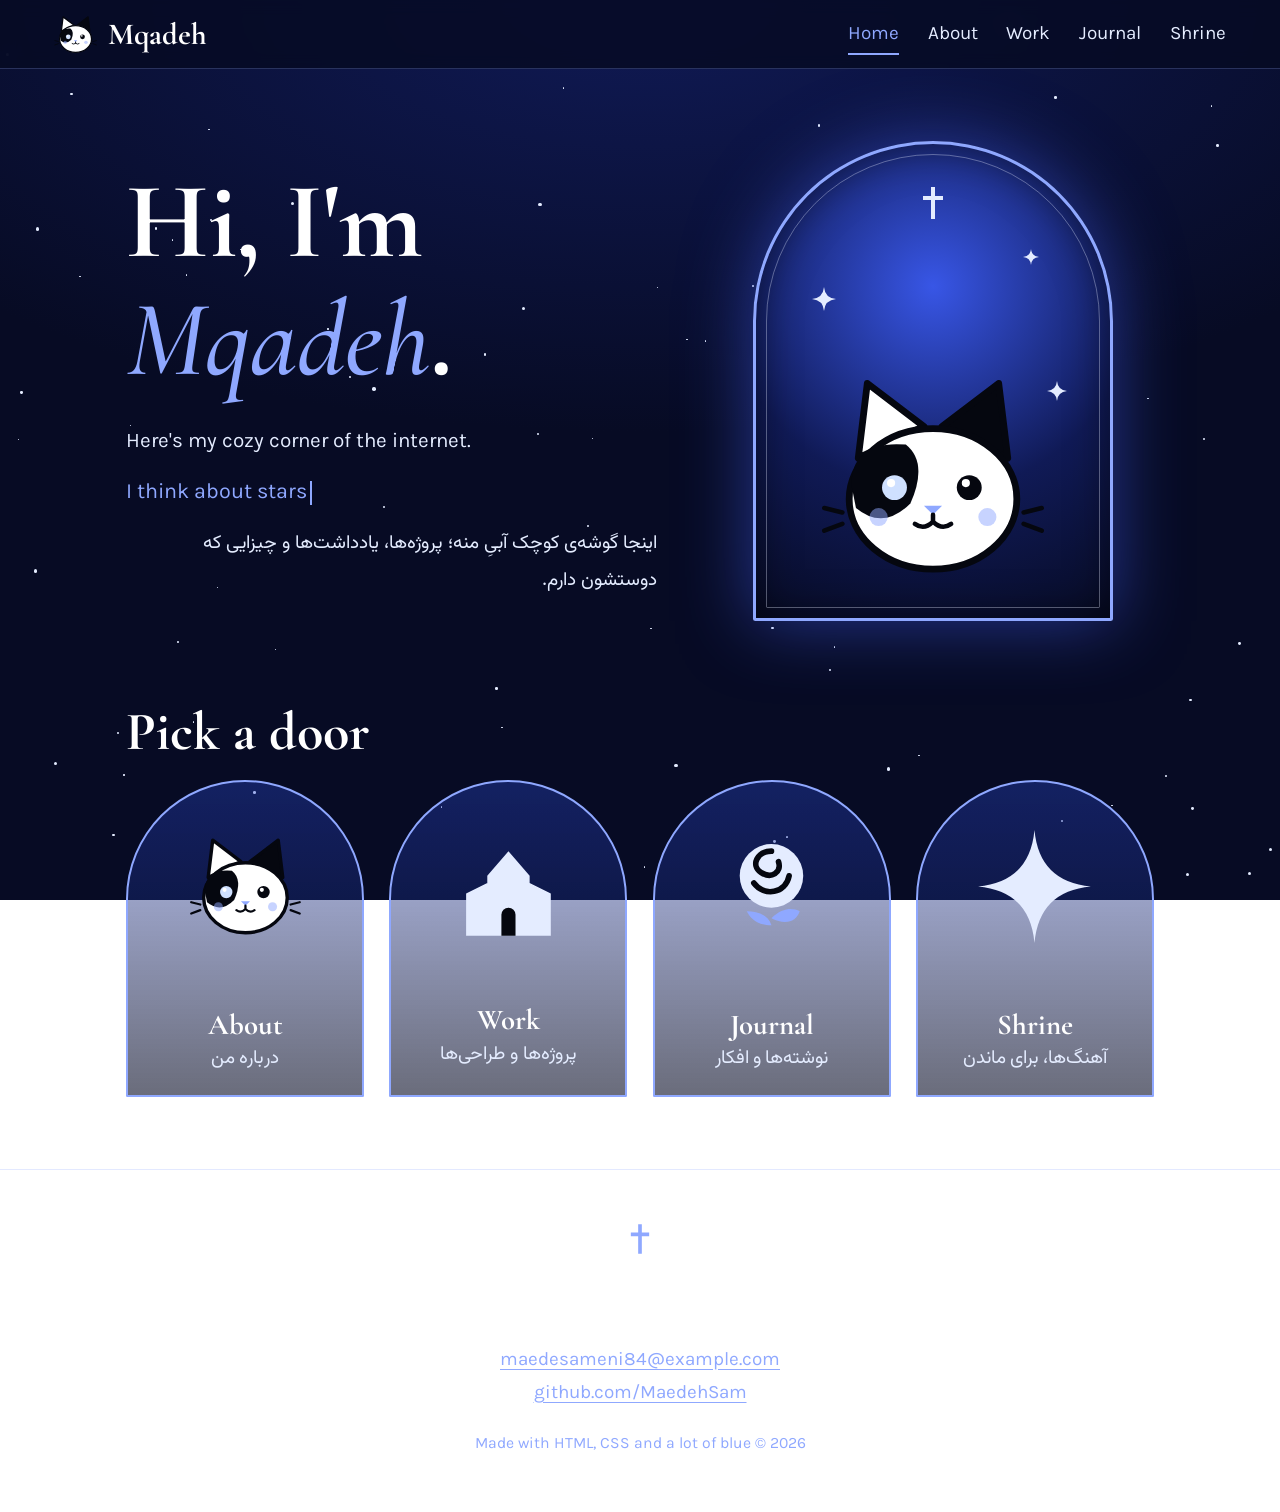
==== commit cd8e637b: "update" ====
--- a/index.html
+++ b/index.html
@@ -26,10 +26,10 @@
 <section class="doors">
   <h2 class="reveal">Pick a door</h2>
   <div class="door-row">
-    <a class="door reveal" href="about.html"><svg><use href="#cat"/></svg><h3>About</h3><p>who I am</p></a>
+    <a class="door reveal" href="about.html"><svg><use href="#cat"/></svg><h3>About</h3><p>درباره من</p></a>
     <a class="door reveal" href="work.html"><svg><use href="#church"/></svg><h3>Work</h3><p class="fa" lang="fa" dir="rtl">پروژه‌ها و طراحی‌ها</p></a>
-    <a class="door reveal" href="journal.html"><svg><use href="#rose"/></svg><h3>Journal</h3><p>notes &amp; thoughts</p></a>
-    <a class="door reveal" href="shrine.html"><svg><use href="#spark"/></svg><h3>Shrine</h3><p>music, quotes, pictures</p></a>
+    <a class="door reveal" href="journal.html"><svg><use href="#rose"/></svg><h3>Journal</h3><p>نوشته‌ها و افکار</p></a>
+    <a class="door reveal" href="shrine.html"><svg><use href="#spark"/></svg><h3>Shrine</h3><p>آهنگ‌ها، برای ماندن</p></a>
   </div>
 </section>
 </main>
--- a/style.css
+++ b/style.css
@@ -113,7 +113,7 @@
 .icons{list-style:none;padding:0;display:flex;flex-wrap:wrap;gap:1.2rem}
 .icons li{display:flex;flex-direction:column;align-items:center;gap:.4rem;width:110px;padding:1rem .5rem;border:1px dashed var(--peri);border-radius:55px 55px 8px 8px;transition:transform .2s}
 .icons li:hover{transform:translateY(-6px) rotate(-3deg)}
-.icons svg{width:42px;height:42px;fill:var(--ice);color:var(--ice)}
+.icons svg{width:30px;height: 30px;px;fill:var(--ice);color:var(--ice)}
 
 /* ===== 9. FOOTER ===== */
 .foot{text-align:center;padding:3rem 1rem;border-top:1px solid rgba(143,168,255,.25)}
